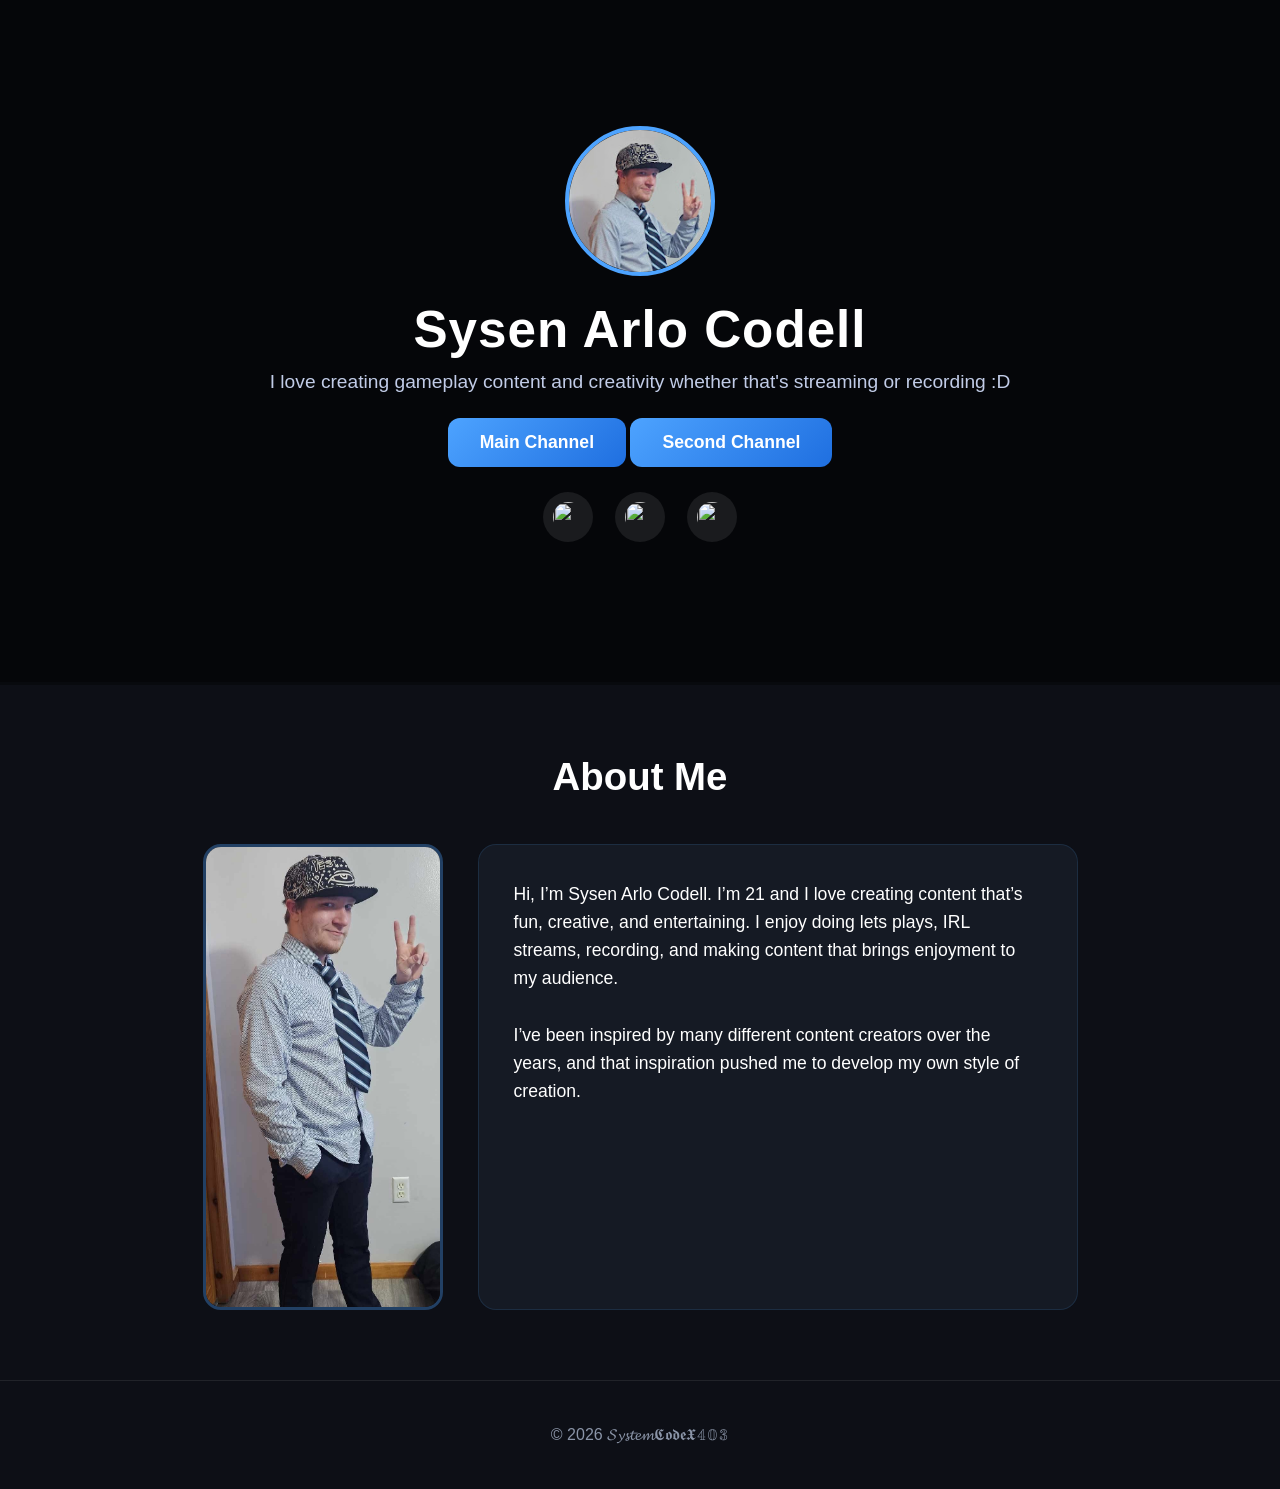
==== Website.html @ 4e023518 "Add files via upload" ====
<!DOCTYPE html>
<html lang="en">
<head>
<meta charset="UTF-8">
<meta name="viewport" content="width=device-width, initial-scale=1.0">

<title>Sysen Arlo Codell</title>

<style>
/* ---------------- GLOBAL ---------------- */
*{
    margin:0;
    padding:0;
    box-sizing:border-box;
    font-family: "Segoe UI", sans-serif;
}

body{
    background:#0d0f16;
    color:white;
    overflow-x:hidden;
}

/* Fade-in animation */
.fade{
    animation:fadeIn 1.2s ease forwards;
    opacity:0;
}
@keyframes fadeIn{
    to{opacity:1;}
}

/* Glow animation */
@keyframes glowPulse{
    0%{box-shadow:0 0 10px #4da3ff55;}
    50%{box-shadow:0 0 25px #4da3ff;}
    100%{box-shadow:0 0 10px #4da3ff55;}
}

/* ---------------- HEADER ---------------- */
header{
    text-align:center;
    padding:14vh 4vw;
background:url("Images/banner.png") center/cover no-repeat;
    position:relative;
    border-bottom:3px solid #00000055;
}


header::before{
    content:"";
    position:absolute;
    inset:0;
    background:rgba(0,0,0,0.55);
    backdrop-filter:blur(4px);
}

header *{
    position:relative;
    z-index:2;
}

/* ---------------- AVATAR ---------------- */
.avatar{
    width:150px;
    height:150px;
    border-radius:50%;
    object-fit:cover;
    border:4px solid #4da3ff;
    animation:glowPulse 3s infinite ease-in-out;
}

/* ---------------- TEXT ---------------- */
h1{
    margin-top:20px;
    font-size:clamp(2rem, 4vw, 3.2rem);
    font-weight:700;
    letter-spacing:1px;
}

.tagline{
    margin-top:12px;
    color:#d6e2ff;
    font-size:clamp(1rem, 1.5vw, 1.3rem);
    opacity:0.9;
}

/* ---------------- BUTTONS ---------------- */
.btn{
    display:inline-block;
    margin-top:25px;
    padding:14px 32px;
    background:linear-gradient(135deg,#4da3ff,#1f6fe0);
    color:white;
    text-decoration:none;
    border-radius:12px;
    transition:.25s;
    font-size:1.1rem;
    font-weight:600;
}

.btn:hover{
    transform:translateY(-4px) scale(1.05);
    filter:brightness(1.15);
}

/* ---------------- MINI SOCIAL ICONS ---------------- */
.mini-socials{
    margin-top:25px;
    display:flex;
    justify-content:center;
    gap:22px;
}

.mini-socials img{
    width:50px;
    height:50px;
    border-radius:50%;
    padding:10px;
    background:#ffffff15;
    transition:.25s;
}

.mini-socials img:hover{
    transform:scale(1.15);
    background:#4da3ff55;
}

/* ---------------- SECTIONS ---------------- */
section{
    max-width:1200px;
    margin:auto;
    padding:70px 20px;
}

.section-title{
    text-align:center;
    margin-bottom:45px;
    font-size:clamp(1.8rem, 3vw, 2.4rem);
    font-weight:700;
}

/* ---------------- ABOUT ---------------- */
.about-wrapper{
    display:flex;
    flex-wrap:wrap;
    justify-content:center;
    gap:35px;
}

.about-photo{
    width:240px;
    border-radius:18px;
    border:3px solid #4da3ff55;
    object-fit:cover;
    animation:glowPulse 4s infinite ease-in-out;
}

.about{
    background:#151a24;
    padding:35px;
    border-radius:18px;
    max-width:600px;
    font-size:1.1rem;
    line-height:1.6;
    border:1px solid #4da3ff22;
    backdrop-filter:blur(6px);
}

/* ---------------- FOOTER ---------------- */
footer{
    text-align:center;
    padding:45px 20px;
    color:#8b95a8;
    font-size:1rem;
    border-top:1px solid #ffffff15;
}
</style>
</head>
<body>

<header class="fade">

<img class="avatar" src="Images/Icon.png" alt="Profile">

<h1>Sysen Arlo Codell</h1>

<p class="tagline">
I love creating gameplay content and creativity whether that's streaming or recording :D
</p>

<a class="btn" href="https://www.youtube.com/channel/UCKgXrIfDnrRcfkJ9iuXGNQg?sub_confirmation=1" target="_blank">
Main Channel
</a>

<a class="btn" href="https://www.youtube.com/channel/UCyHlZJU60PQWaQfRnzUYrcg?sub_confirmation=1" target="_blank">
Second Channel
</a>

<div class="mini-socials fade">
    <a href="https://www.facebook.com/Sysen.Arlo.Codell/" target="_blank">
        <img src="https://cdn-icons-png.flaticon.com/512/733/733547.png">
    </a>

    <a href="https://www.youtube.com/@SystemCodeX403" target="_blank">
        <img src="https://cdn-icons-png.flaticon.com/512/1384/1384060.png">
    </a>

    <a href="https://www.youtube.com/@Sysen.Arlo.Codell" target="_blank">
        <img src="https://cdn-icons-png.flaticon.com/512/1384/1384060.png">
    </a>
</div>

</header>

<section class="fade">
<h2 class="section-title">About Me</h2>

<div class="about-wrapper">

    <img class="about-photo" src="Images/sysen.jpg" alt="Sysen Arlo Codell">

    <div class="about">
        <p>
        Hi, I’m Sysen Arlo Codell. I’m 21 and I love creating content that’s fun, creative, 
        and entertaining. I enjoy doing lets plays, IRL streams, recording, and making 
        content that brings enjoyment to my audience.
        </p>
        <br>
        <p>
I’ve been inspired by many different content creators over the years, and that inspiration pushed me to develop my own style of creation.</p>
    </div>

</div>
</section>

<footer>
© 2026 𝓢𝔂𝓼𝓽𝓮𝓶𝕮𝖔𝖉𝖊𝖃𝟜𝟘𝟛
</footer>

</body>
</html>
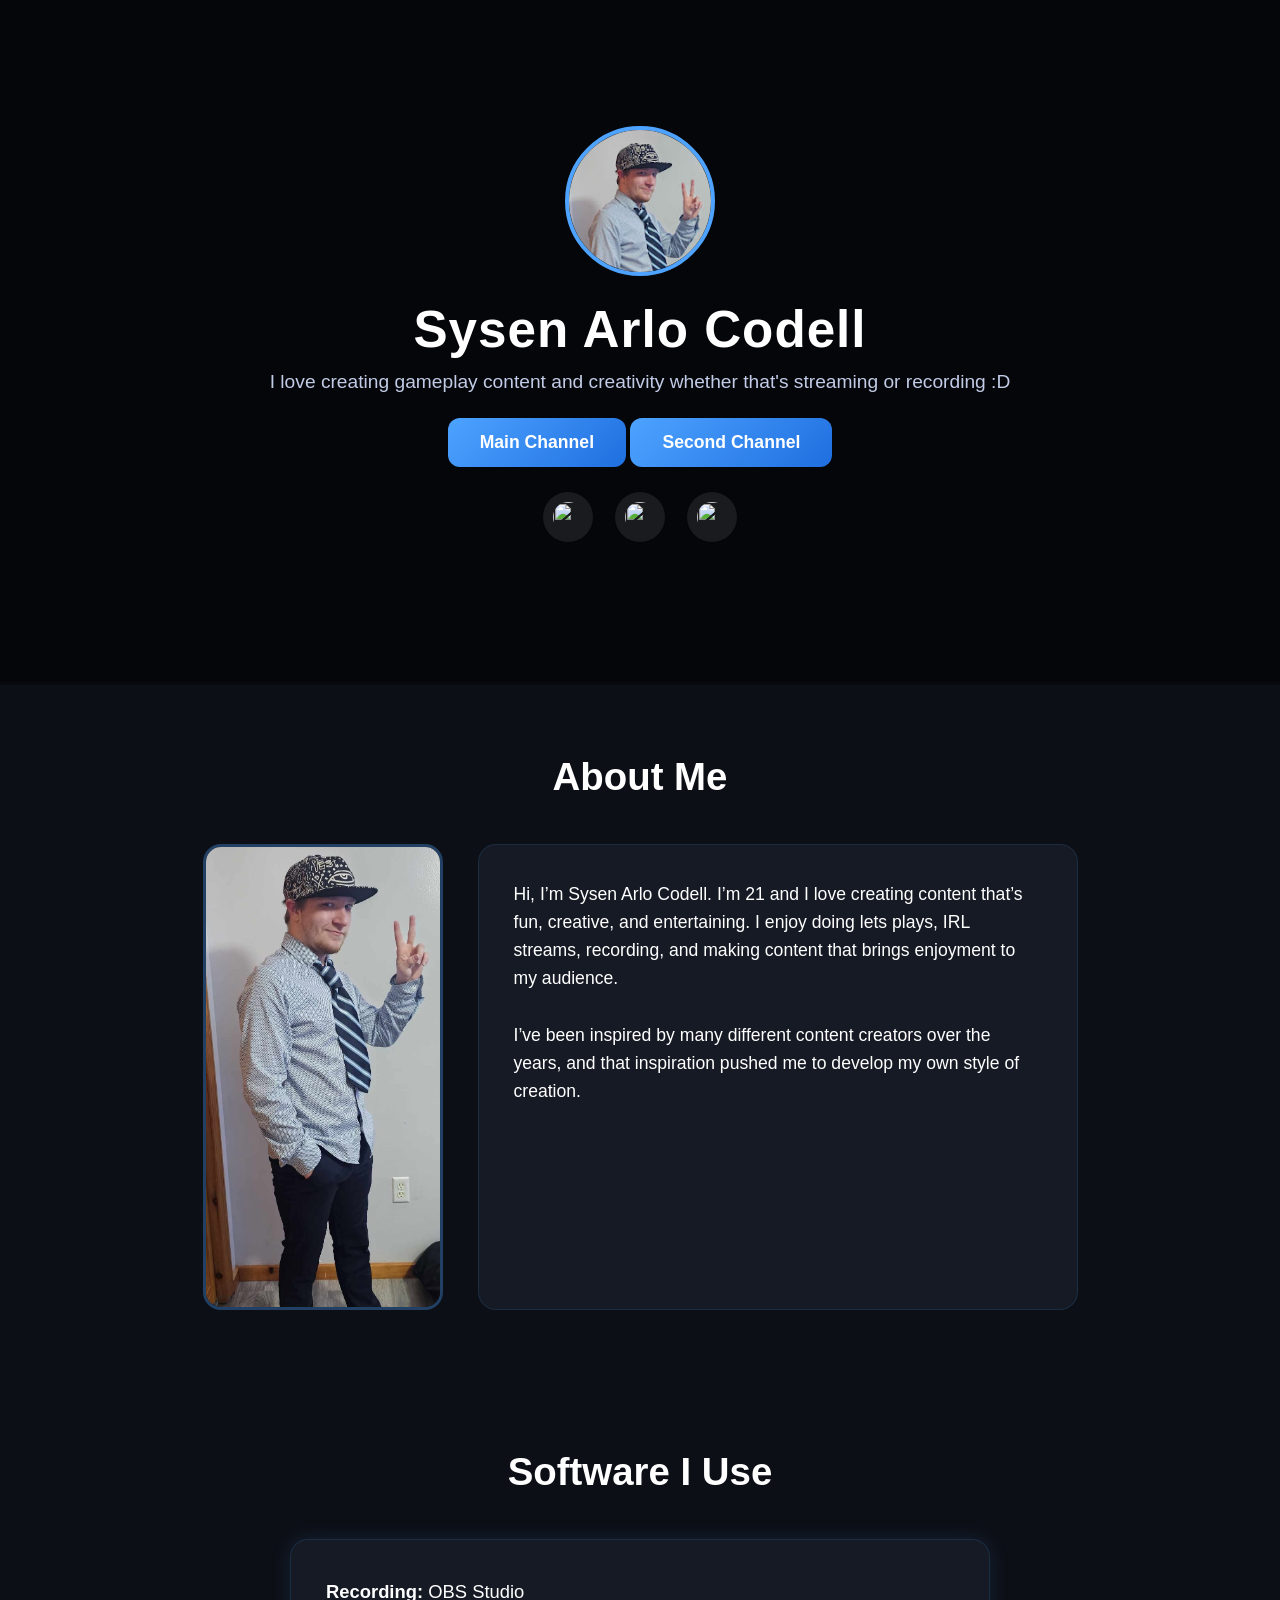
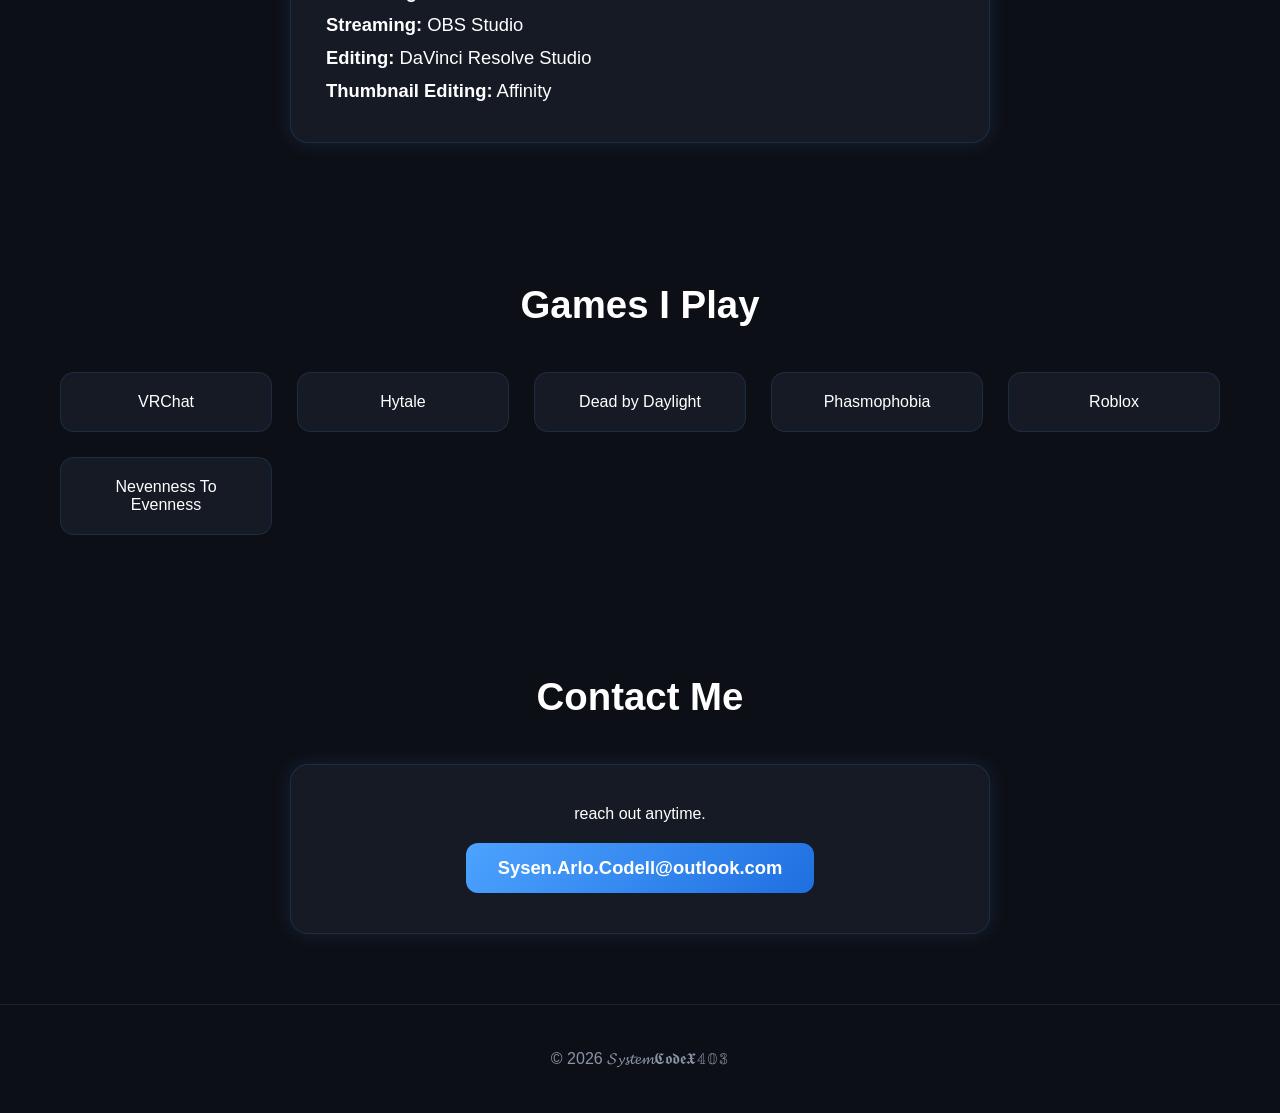
==== commit eec8d602: "Enhance Website with new sections and styles Added sections for software setup, games played, and co" ====
--- a/Website.html
+++ b/Website.html
@@ -41,11 +41,10 @@
 header{
     text-align:center;
     padding:14vh 4vw;
-background:url("Images/banner.png") center/cover no-repeat;
+    background:url("Images/banner.png") center/cover no-repeat;
     position:relative;
     border-bottom:3px solid #00000055;
 }
-
 
 header::before{
     content:"";
@@ -167,6 +166,102 @@
     backdrop-filter:blur(6px);
 }
 
+/* ---------------- VIDEO GRID ---------------- */
+.video-grid{
+    display:grid;
+    grid-template-columns:repeat(auto-fit, minmax(300px, 1fr));
+    gap:30px;
+}
+
+.video-card{
+    background:#151a24;
+    padding:15px;
+    border-radius:14px;
+    border:1px solid #4da3ff22;
+    box-shadow:0 0 15px #4da3ff22;
+    transition:.25s;
+}
+
+.video-card:hover{
+    transform:scale(1.03);
+    box-shadow:0 0 25px #4da3ff55;
+}
+
+.video-card iframe{
+    width:100%;
+    height:180px;
+    border-radius:10px;
+    border:none;
+}
+
+/* ---------------- SOFTWARE SETUP ---------------- */
+.software-box{
+    background:#151a24;
+    padding:35px;
+    border-radius:18px;
+    border:1px solid #4da3ff22;
+    max-width:700px;
+    margin:auto;
+    box-shadow:0 0 20px #4da3ff22;
+}
+
+.software-box ul{
+    list-style:none;
+    line-height:1.8;
+    font-size:1.15rem;
+}
+
+/* ---------------- GAMES GRID ---------------- */
+.games-grid{
+    display:grid;
+    grid-template-columns:repeat(auto-fit, minmax(200px, 1fr));
+    gap:25px;
+}
+
+.game-card{
+    background:#151a24;
+    padding:20px;
+    border-radius:14px;
+    text-align:center;
+    border:1px solid #4da3ff22;
+    transition:.25s;
+}
+
+.game-card:hover{
+    transform:scale(1.05);
+    box-shadow:0 0 25px #4da3ff55;
+}
+
+/* ---------------- CONTACT BOX ---------------- */
+.contact-box{
+    background:#151a24;
+    padding:40px;
+    border-radius:18px;
+    border:1px solid #4da3ff22;
+    max-width:700px;
+    margin:auto;
+    text-align:center;
+    box-shadow:0 0 20px #4da3ff22;
+}
+
+.contact-btn{
+    display:inline-block;
+    margin-top:20px;
+    padding:14px 32px;
+    background:linear-gradient(135deg,#4da3ff,#1f6fe0);
+    color:white;
+    text-decoration:none;
+    border-radius:12px;
+    font-size:1.15rem;
+    font-weight:600;
+    transition:.25s;
+}
+
+.contact-btn:hover{
+    transform:translateY(-4px) scale(1.05);
+    filter:brightness(1.15);
+}
+
 /* ---------------- FOOTER ---------------- */
 footer{
     text-align:center;
@@ -228,10 +323,52 @@
         </p>
         <br>
         <p>
-I’ve been inspired by many different content creators over the years, and that inspiration pushed me to develop my own style of creation.</p>
+        I’ve been inspired by many different content creators over the years, and that inspiration pushed me to develop my own style of creation.
+        </p>
     </div>
 
 </div>
+</section>
+
+<!-- ---------------- SOFTWARE SETUP ---------------- -->
+<section class="fade">
+    <h2 class="section-title">Software I Use</h2>
+
+    <div class="software-box">
+        <ul>
+            <li><strong>Recording:</strong> OBS Studio</li>
+            <li><strong>Streaming:</strong> OBS Studio</li>
+            <li><strong>Editing:</strong> DaVinci Resolve Studio</li>
+            <li><strong>Thumbnail Editing:</strong> Affinity</li>
+        </ul>
+    </div>
+</section>
+
+<!-- ---------------- GAMES I PLAY ---------------- -->
+<section class="fade">
+    <h2 class="section-title">Games I Play</h2>
+
+    <div class="games-grid">
+        <div class="game-card">VRChat</div>
+        <div class="game-card">Hytale</div>
+        <div class="game-card">Dead by Daylight</div>
+        <div class="game-card">Phasmophobia</div>
+        <div class="game-card">Roblox</div>
+        <div class="game-card">Nevenness To Evenness</div>
+    </div>
+</section>
+
+<!-- ---------------- CONTACT ---------------- -->
+<section class="fade">
+    <h2 class="section-title">Contact Me</h2>
+
+    <div class="contact-box">
+        <p>reach out anytime.</p>
+
+        <a class="contact-btn" href="mailto:Sysen.Arlo.Codell@outlook.com">
+            Sysen.Arlo.Codell@outlook.com
+        </a>
+    </div>
 </section>
 
 <footer>
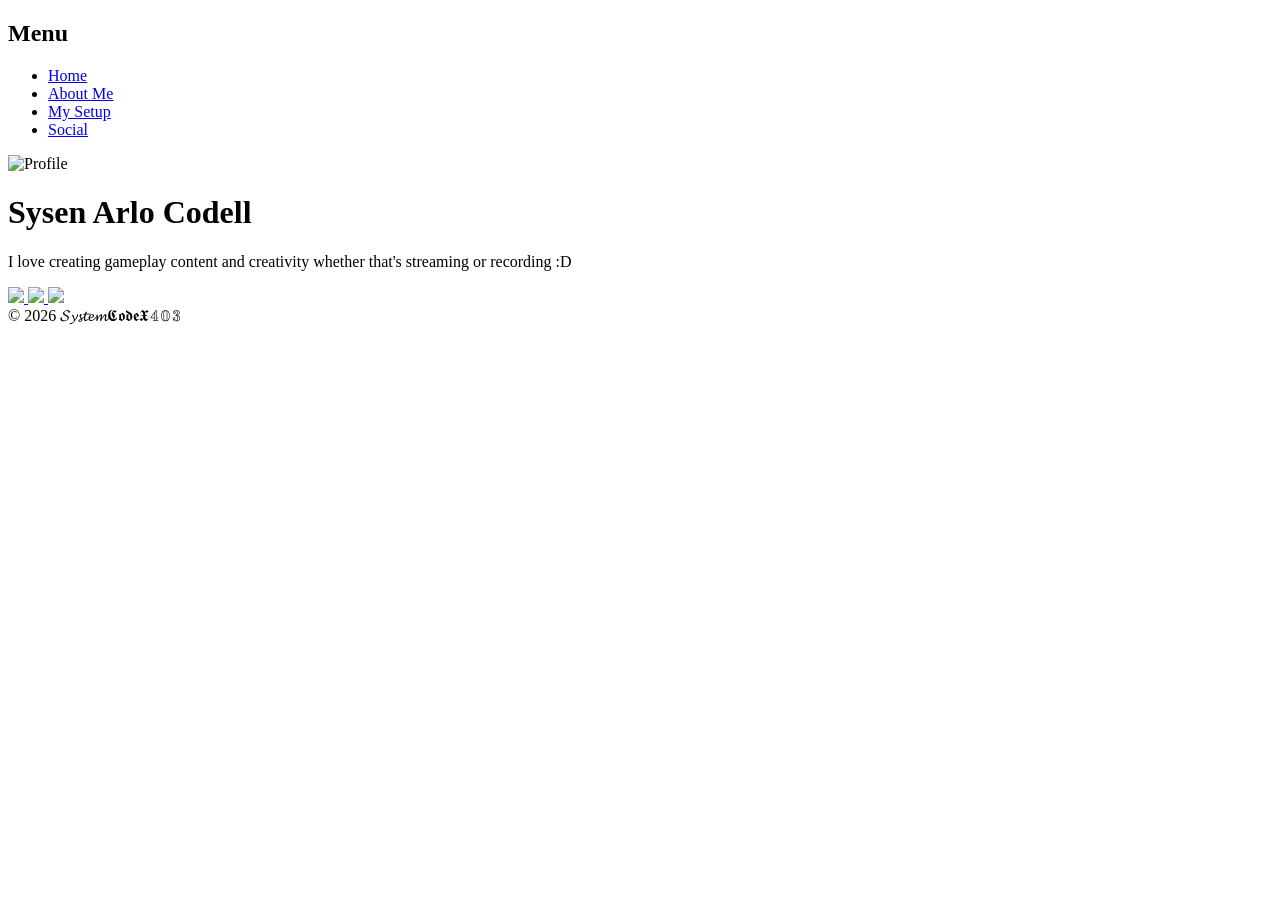
==== commit 7435c966: "Update Website.html" ====
--- a/Website.html
+++ b/Website.html
@@ -3,377 +3,191 @@
 <head>
 <meta charset="UTF-8">
 <meta name="viewport" content="width=device-width, initial-scale=1.0">
-
+<link rel="stylesheet" href="Styles/style.css">
 <title>Sysen Arlo Codell</title>
-
-<style>
-/* ---------------- GLOBAL ---------------- */
-*{
-    margin:0;
-    padding:0;
-    box-sizing:border-box;
-    font-family: "Segoe UI", sans-serif;
-}
-
-body{
-    background:#0d0f16;
-    color:white;
-    overflow-x:hidden;
-}
-
-/* Fade-in animation */
-.fade{
-    animation:fadeIn 1.2s ease forwards;
-    opacity:0;
-}
-@keyframes fadeIn{
-    to{opacity:1;}
-}
-
-/* Glow animation */
-@keyframes glowPulse{
-    0%{box-shadow:0 0 10px #4da3ff55;}
-    50%{box-shadow:0 0 25px #4da3ff;}
-    100%{box-shadow:0 0 10px #4da3ff55;}
-}
-
-/* ---------------- HEADER ---------------- */
-header{
-    text-align:center;
-    padding:14vh 4vw;
-    background:url("Images/banner.png") center/cover no-repeat;
-    position:relative;
-    border-bottom:3px solid #00000055;
-}
-
-header::before{
-    content:"";
-    position:absolute;
-    inset:0;
-    background:rgba(0,0,0,0.55);
-    backdrop-filter:blur(4px);
-}
-
-header *{
-    position:relative;
-    z-index:2;
-}
-
-/* ---------------- AVATAR ---------------- */
-.avatar{
-    width:150px;
-    height:150px;
-    border-radius:50%;
-    object-fit:cover;
-    border:4px solid #4da3ff;
-    animation:glowPulse 3s infinite ease-in-out;
-}
-
-/* ---------------- TEXT ---------------- */
-h1{
-    margin-top:20px;
-    font-size:clamp(2rem, 4vw, 3.2rem);
-    font-weight:700;
-    letter-spacing:1px;
-}
-
-.tagline{
-    margin-top:12px;
-    color:#d6e2ff;
-    font-size:clamp(1rem, 1.5vw, 1.3rem);
-    opacity:0.9;
-}
-
-/* ---------------- BUTTONS ---------------- */
-.btn{
-    display:inline-block;
-    margin-top:25px;
-    padding:14px 32px;
-    background:linear-gradient(135deg,#4da3ff,#1f6fe0);
-    color:white;
-    text-decoration:none;
-    border-radius:12px;
-    transition:.25s;
-    font-size:1.1rem;
-    font-weight:600;
-}
-
-.btn:hover{
-    transform:translateY(-4px) scale(1.05);
-    filter:brightness(1.15);
-}
-
-/* ---------------- MINI SOCIAL ICONS ---------------- */
-.mini-socials{
-    margin-top:25px;
-    display:flex;
-    justify-content:center;
-    gap:22px;
-}
-
-.mini-socials img{
-    width:50px;
-    height:50px;
-    border-radius:50%;
-    padding:10px;
-    background:#ffffff15;
-    transition:.25s;
-}
-
-.mini-socials img:hover{
-    transform:scale(1.15);
-    background:#4da3ff55;
-}
-
-/* ---------------- SECTIONS ---------------- */
-section{
-    max-width:1200px;
-    margin:auto;
-    padding:70px 20px;
-}
-
-.section-title{
-    text-align:center;
-    margin-bottom:45px;
-    font-size:clamp(1.8rem, 3vw, 2.4rem);
-    font-weight:700;
-}
-
-/* ---------------- ABOUT ---------------- */
-.about-wrapper{
-    display:flex;
-    flex-wrap:wrap;
-    justify-content:center;
-    gap:35px;
-}
-
-.about-photo{
-    width:240px;
-    border-radius:18px;
-    border:3px solid #4da3ff55;
-    object-fit:cover;
-    animation:glowPulse 4s infinite ease-in-out;
-}
-
-.about{
-    background:#151a24;
-    padding:35px;
-    border-radius:18px;
-    max-width:600px;
-    font-size:1.1rem;
-    line-height:1.6;
-    border:1px solid #4da3ff22;
-    backdrop-filter:blur(6px);
-}
-
-/* ---------------- VIDEO GRID ---------------- */
-.video-grid{
-    display:grid;
-    grid-template-columns:repeat(auto-fit, minmax(300px, 1fr));
-    gap:30px;
-}
-
-.video-card{
-    background:#151a24;
-    padding:15px;
-    border-radius:14px;
-    border:1px solid #4da3ff22;
-    box-shadow:0 0 15px #4da3ff22;
-    transition:.25s;
-}
-
-.video-card:hover{
-    transform:scale(1.03);
-    box-shadow:0 0 25px #4da3ff55;
-}
-
-.video-card iframe{
-    width:100%;
-    height:180px;
-    border-radius:10px;
-    border:none;
-}
-
-/* ---------------- SOFTWARE SETUP ---------------- */
-.software-box{
-    background:#151a24;
-    padding:35px;
-    border-radius:18px;
-    border:1px solid #4da3ff22;
-    max-width:700px;
-    margin:auto;
-    box-shadow:0 0 20px #4da3ff22;
-}
-
-.software-box ul{
-    list-style:none;
-    line-height:1.8;
-    font-size:1.15rem;
-}
-
-/* ---------------- GAMES GRID ---------------- */
-.games-grid{
-    display:grid;
-    grid-template-columns:repeat(auto-fit, minmax(200px, 1fr));
-    gap:25px;
-}
-
-.game-card{
-    background:#151a24;
-    padding:20px;
-    border-radius:14px;
-    text-align:center;
-    border:1px solid #4da3ff22;
-    transition:.25s;
-}
-
-.game-card:hover{
-    transform:scale(1.05);
-    box-shadow:0 0 25px #4da3ff55;
-}
-
-/* ---------------- CONTACT BOX ---------------- */
-.contact-box{
-    background:#151a24;
-    padding:40px;
-    border-radius:18px;
-    border:1px solid #4da3ff22;
-    max-width:700px;
-    margin:auto;
-    text-align:center;
-    box-shadow:0 0 20px #4da3ff22;
-}
-
-.contact-btn{
-    display:inline-block;
-    margin-top:20px;
-    padding:14px 32px;
-    background:linear-gradient(135deg,#4da3ff,#1f6fe0);
-    color:white;
-    text-decoration:none;
-    border-radius:12px;
-    font-size:1.15rem;
-    font-weight:600;
-    transition:.25s;
-}
-
-.contact-btn:hover{
-    transform:translateY(-4px) scale(1.05);
-    filter:brightness(1.15);
-}
-
-/* ---------------- FOOTER ---------------- */
-footer{
-    text-align:center;
-    padding:45px 20px;
-    color:#8b95a8;
-    font-size:1rem;
-    border-top:1px solid #ffffff15;
-}
-</style>
 </head>
 <body>
 
-<header class="fade">
+<!-- SIDEBAR MENU -->
+<nav id="sidebar">
+    <h2 class="side-title">Menu</h2>
 
-<img class="avatar" src="Images/Icon.png" alt="Profile">
+    <ul class="side-links">
+        <li><a href="#home">Home</a></li>
+        <li><a href="#about">About Me</a></li>
+        <li><a href="#setup">My Setup</a></li>
+        <li><a href="#social">Social</a></li>
+    </ul>
+</nav>
 
-<h1>Sysen Arlo Codell</h1>
+<!-- HOME PAGE -->
+<header id="home" class="fade">
+    <img class="avatar" src="Images/Icons/Icon.png" alt="Profile">
+    <h1>Sysen Arlo Codell</h1>
 
-<p class="tagline">
-I love creating gameplay content and creativity whether that's streaming or recording :D
-</p>
+    <p class="tagline">
+        I love creating gameplay content and creativity whether that's streaming or recording :D
+    </p>
 
-<a class="btn" href="https://www.youtube.com/channel/UCKgXrIfDnrRcfkJ9iuXGNQg?sub_confirmation=1" target="_blank">
-Main Channel
-</a>
+    <div class="mini-socials fade">
+        <a href="https://www.youtube.com/channel/UCKgXrIfDnrRcfkJ9iuXGNQg?sub_confirmation=1" target="_blank">
+            <img src="Images/Icons/youtube.png">
+        </a>
 
-<a class="btn" href="https://www.youtube.com/channel/UCyHlZJU60PQWaQfRnzUYrcg?sub_confirmation=1" target="_blank">
-Second Channel
-</a>
+        <a href="https://www.youtube.com/channel/UCyHlZJU60PQWaQfRnzUYrcg?sub_confirmation=1" target="_blank">
+            <img src="Images/Icons/youtube.png">
+        </a>
 
-<div class="mini-socials fade">
-    <a href="https://www.facebook.com/Sysen.Arlo.Codell/" target="_blank">
-        <img src="https://cdn-icons-png.flaticon.com/512/733/733547.png">
-    </a>
-
-    <a href="https://www.youtube.com/@SystemCodeX403" target="_blank">
-        <img src="https://cdn-icons-png.flaticon.com/512/1384/1384060.png">
-    </a>
-
-    <a href="https://www.youtube.com/@Sysen.Arlo.Codell" target="_blank">
-        <img src="https://cdn-icons-png.flaticon.com/512/1384/1384060.png">
-    </a>
-</div>
-
+        <a href="https://www.youtube.com/@Sysen.Arlo.Codell" target="_blank">
+            <img src="Images/Icons/facebook.png">
+        </a>
+    </div>
 </header>
 
-<section class="fade">
-<h2 class="section-title">About Me</h2>
+<!-- ABOUT PAGE -->
+<section id="about" class="fade">
+    <h2 class="section-title">About Me</h2>
 
-<div class="about-wrapper">
+    <div class="about-grid">
 
-    <img class="about-photo" src="Images/sysen.jpg" alt="Sysen Arlo Codell">
+        <div class="about-photo-wrap">
+            <img class="about-photo" src="Images/People/Sysen.jpg" alt="Image of Sysen Arlo Codell">
+        </div>
 
-    <div class="about">
-        <p>
-        Hi, I’m Sysen Arlo Codell. I’m 21 and I love creating content that’s fun, creative, 
-        and entertaining. I enjoy doing lets plays, IRL streams, recording, and making 
-        content that brings enjoyment to my audience.
-        </p>
-        <br>
-        <p>
-        I’ve been inspired by many different content creators over the years, and that inspiration pushed me to develop my own style of creation.
-        </p>
-    </div>
+        <div class="card about">
+            <h3 class="sub-title">Who I Am</h3>
+            <p>
+                Hi, I’m Sysen Arlo Codell. I’m 21 and I love creating content that’s fun, creative,
+                and entertaining. I enjoy doing lets plays, IRL streams, recording, and making
+                content that brings enjoyment to my audience.
+            </p>
+            <p>
+                I’ve been inspired by many different content creators over the years, and that
+                inspiration pushed me to develop my own style of creation.
+            </p>
+        </div>
 
-</div>
-</section>
+        <div class="card about">
+            <h3 class="sub-title">My Journey</h3>
+            <p>
+                I started creating content because I loved the idea of making people smile and
+                giving them something fun to watch. Over time, I experimented with streaming,
+                recording, editing, and building my own creative style.
+            </p>
+            <p>
+                Every year I’ve improved my setup, learned new editing techniques, and pushed
+                myself to make better content. My journey is all about growth, creativity, and
+                connecting with people who enjoy what I create.
+            </p>
+        </div>
 
-<!-- ---------------- SOFTWARE SETUP ---------------- -->
-<section class="fade">
-    <h2 class="section-title">Software I Use</h2>
-
-    <div class="software-box">
-        <ul>
-            <li><strong>Recording:</strong> OBS Studio</li>
-            <li><strong>Streaming:</strong> OBS Studio</li>
-            <li><strong>Editing:</strong> DaVinci Resolve Studio</li>
-            <li><strong>Thumbnail Editing:</strong> Affinity</li>
-        </ul>
     </div>
 </section>
 
-<!-- ---------------- GAMES I PLAY ---------------- -->
-<section class="fade">
-    <h2 class="section-title">Games I Play</h2>
+<!-- SETUP PAGE -->
+<section id="setup" class="fade">
+    <h2 class="section-title">Software & My Setup</h2>
 
-    <div class="games-grid">
-        <div class="game-card">VRChat</div>
-        <div class="game-card">Hytale</div>
-        <div class="game-card">Dead by Daylight</div>
-        <div class="game-card">Phasmophobia</div>
-        <div class="game-card">Roblox</div>
-        <div class="game-card">Nevenness To Evenness</div>
+    <div class="two-column">
+
+        <div class="software-box">
+            <h3 class="sub-title">Software I Use</h3>
+            <ul class="software-list">
+                <li><img src="Images/Icons/OBS.png"><strong>Recording:</strong> OBS Studio</li>
+                <li><img src="Images/Icons/obs.png"><strong>Streaming:</strong> OBS Studio</li>
+                <li><img src="Images/Icons/DaVinci.png"><strong>Editing:</strong> DaVinci Resolve Studio</li>
+                <li><img src="Images/Icons/Affinity.png"><strong>Thumbnail Editing:</strong> Affinity</li>
+            </ul>
+        </div>
+
+<div class="software-box">
+    <h3 class="sub-title">My Gear Setup</h3>
+
+    <div class="gear-image-wrap">
+        <img class="gear-image" src="Images/Banners/Setup.jpg" alt="My Gear Setup">
+    </div>
+</div>
+
+<!-- FULLSCREEN IMAGE VIEWER -->
+<div id="image-viewer">
+    <span id="close-viewer">✕</span>
+    <img id="viewer-img" src="">
+</div>
+
+
+
+        <div class="software-box">
+            <h3 class="sub-title">PC Specs</h3>
+            <ul class="software-list">
+                <li>🖥️ CPU: Ryzen 5 5600X</li>
+                <li>🎮 GPU: RTX 4060</li>
+                <li>💾 RAM: 32GB DDR4</li>
+                <li>⚡ Storage: 1TB SSD</li>
+            </ul>
+        </div>
+
     </div>
 </section>
 
-<!-- ---------------- CONTACT ---------------- -->
-<section class="fade">
-    <h2 class="section-title">Contact Me</h2>
+<!-- SOCIAL PAGE -->
+<section id="social" class="fade">
+    <h2 class="section-title">Social Links</h2>
 
-    <div class="contact-box">
-        <p>reach out anytime.</p>
+    <div class="mini-socials fade">
+        <a href="https://www.youtube.com/channel/UCKgXrIfDnrRcfkJ9iuXGNQg?sub_confirmation=1" target="_blank">
+            <img src="Images/Icons/youtube.png">
+        </a>
 
-        <a class="contact-btn" href="mailto:Sysen.Arlo.Codell@outlook.com">
-            Sysen.Arlo.Codell@outlook.com
+        <a href="https://www.youtube.com/channel/UCyHlZJU60PQWaQfRnzUYrcg?sub_confirmation=1" target="_blank">
+            <img src="Images/Icons/youtube.png">
+        </a>
+
+        <a href="https://www.youtube.com/@Sysen.Arlo.Codell" target="_blank">
+            <img src="Images/Icons/facebook.png">
         </a>
     </div>
 </section>
 
+<!-- FOOTER -->
 <footer>
 © 2026 𝓢𝔂𝓼𝓽𝓮𝓶𝕮𝖔𝖉𝖊𝖃𝟜𝟘𝟛
 </footer>
+<script>
+<!-- PAGE SWITCHING SCRIPT -->
+    // PAGE SWITCHING (unchanged)
+    const links = document.querySelectorAll(".side-links a");
+    const sections = document.querySelectorAll("section, header");
 
+    links.forEach(link => {
+        link.addEventListener("click", e => {
+            e.preventDefault();
+            const target = link.getAttribute("href").substring(1);
+            sections.forEach(sec => sec.style.display = "none");
+            document.getElementById(target).style.display = "block";
+        });
+    });
+
+    sections.forEach(sec => sec.style.display = "none");
+    document.getElementById("home").style.display = "block";
+
+    // IMAGE VIEWER
+    const gearImg = document.querySelector(".gear-image");
+    const viewer = document.getElementById("image-viewer");
+    const viewerImg = document.getElementById("viewer-img");
+    const closeViewer = document.getElementById("close-viewer");
+
+    gearImg.onclick = () => {
+        viewerImg.src = gearImg.src;
+        viewer.style.display = "flex";
+    };
+
+    closeViewer.onclick = () => {
+        viewer.style.display = "none";
+    };
+
+    viewer.onclick = (e) => {
+        if (e.target === viewer) viewer.style.display = "none";
+    };
+    </script>
 </body>
 </html>
